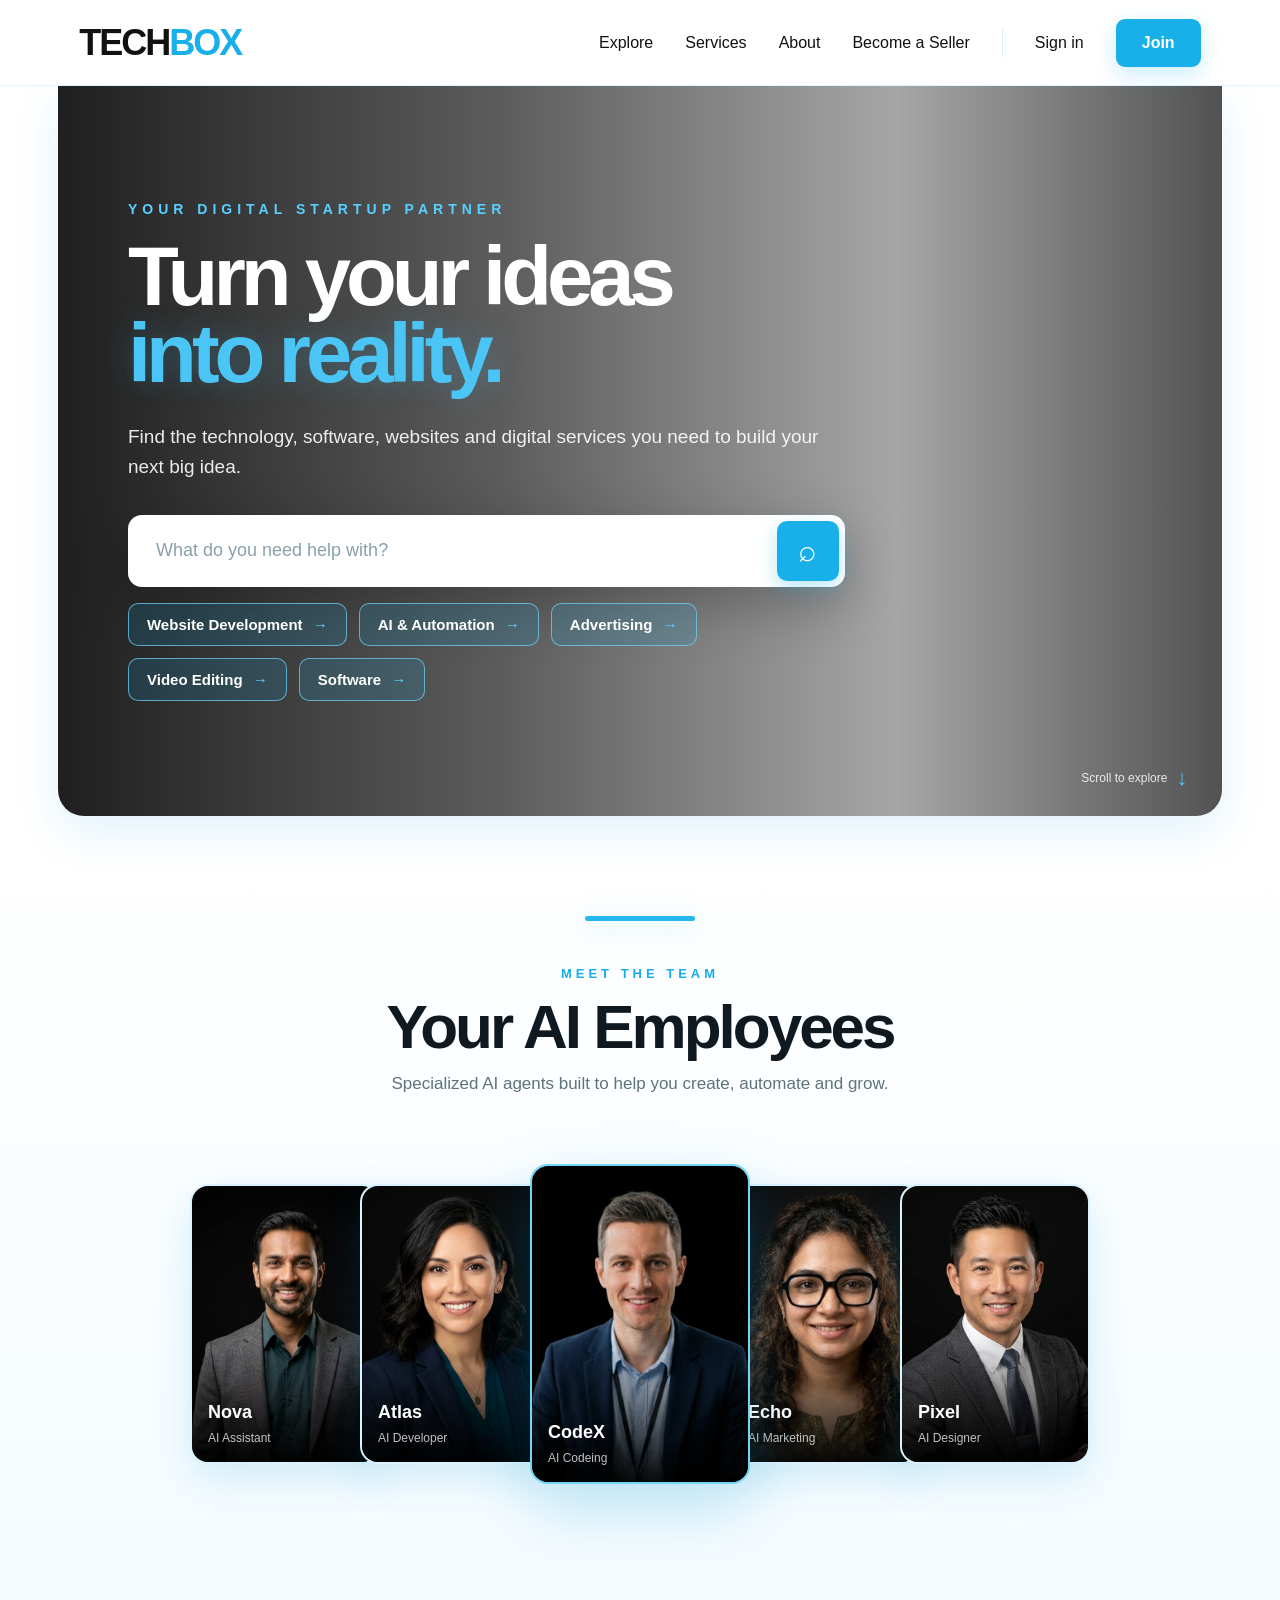
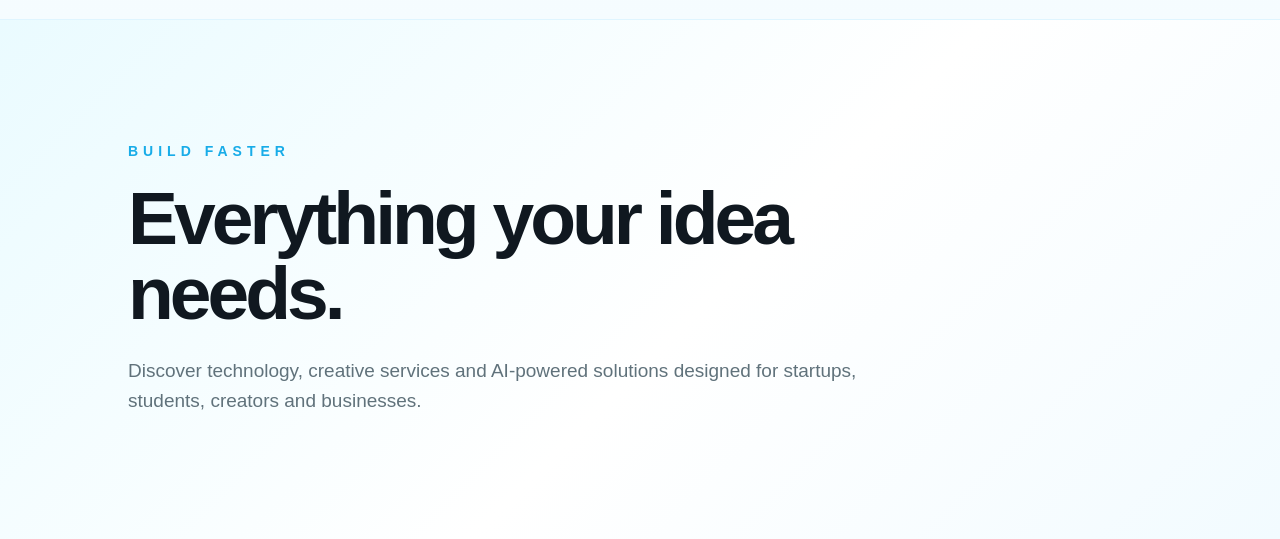
==== index.html @ f8c8038a "Add files via upload" ====
<!DOCTYPE html>
<html lang="en">

<head>
  <meta charset="UTF-8">
  <meta name="viewport" content="width=device-width, initial-scale=1.0">

  <title>TechBox — Turn Your Ideas Into Reality</title>

  <link rel="stylesheet" href="style.css">
</head>

<body>


  <!-- =========================
       NAVBAR
  ========================= -->

  <header class="navbar">

    <a href="#" class="logo">
      TECH<span>BOX</span>
    </a>

    <nav class="nav-links">

      <a href="#services">Explore</a>

      <a href="#services">Services</a>

      <a href="#about">About</a>

      <a href="#sell">Become a Seller</a>

      <span class="divider"></span>

      <a href="#signin">Sign in</a>

      <a href="#join" class="join-btn">
        Join
      </a>

    </nav>

    <button class="menu-btn">
      ☰
    </button>

  </header>



  <!-- =========================
       MAIN
  ========================= -->

  <main>


    <!-- =========================
         HERO
    ========================= -->

    <section class="hero">


      <!-- BACKGROUND IMAGES -->

      <div class="hero-bg bg-one"></div>

      <div class="hero-bg bg-two"></div>

      <div class="hero-bg bg-three"></div>

      <div class="hero-bg bg-four"></div>


      <!-- BLACK OVERLAY -->

      <div class="hero-overlay"></div>


      <!-- HERO CONTENT -->

      <div class="hero-content">

        <p class="eyebrow">
          YOUR DIGITAL STARTUP PARTNER
        </p>

        <h1>
          Turn your ideas<br>
          <span>into reality.</span>
        </h1>

        <p class="hero-description">
          Find the technology, software, websites and digital
          services you need to build your next big idea.
        </p>


        <!-- SEARCH -->

        <form class="search-box" id="searchForm">

          <input
            id="searchInput"
            type="text"
            placeholder="What do you need help with?"
            autocomplete="off"
          >

          <button type="submit">
            ⌕
          </button>

        </form>


        <!-- SERVICES -->

        <div class="quick-links">

          <button data-search="Website Development">
            Website Development <b>→</b>
          </button>

          <button data-search="AI & Automation">
            AI & Automation <b>→</b>
          </button>

          <button data-search="Advertising">
            Advertising <b>→</b>
          </button>

          <button data-search="Video Editing">
            Video Editing <b>→</b>
          </button>

          <button data-search="Software">
            Software <b>→</b>
          </button>

        </div>

      </div>


      <!-- SCROLL -->

      <div class="scroll-hint">

        <span>
          Scroll to explore
        </span>

        <i>
          ↓
        </i>

      </div>

    </section>



    <!-- =========================
         AI EMPLOYEES
         THIS IS THE OLD SERVICE
         CARD SPACE
    ========================= -->

    <section
      class="ai-agents-section"
      id="services"
    >

      <div class="section-heading">

        <p>
          MEET THE TEAM
        </p>

        <h2>
          Your AI Employees
        </h2>

        <span>
          Specialized AI agents built to help you create,
          automate and grow.
        </span>

      </div>


      <div class="ai-agents">


        <!-- P1 -->

        <article class="agent-card">

          <img
            src="p1.png"
            alt="AI Employee 1"
          >

          <div class="agent-info">

            <strong>
              Nova
            </strong>

            <small>
              AI Assistant
            </small>

          </div>

        </article>


        <!-- P2 -->

        <article class="agent-card">

          <img
            src="p2.png"
            alt="AI Employee 2"
          >

          <div class="agent-info">

            <strong>
              Atlas
            </strong>

            <small>
              AI Developer
            </small>

          </div>

        </article>


        <!-- P3 -->

        <article class="agent-card">

          <img
            src="p5.png"
            alt="AI Employee 3"
          >

          <div class="agent-info">

            <strong>
              CodeX
            </strong>

            <small>
              AI Codeing
            </small>

          </div>

        </article>


        <!-- P4 -->

        <article class="agent-card">

          <img
            src="p4.png"
            alt="AI Employee 4"
          >

          <div class="agent-info">

            <strong>
              Echo
            </strong>

            <small>
              AI Marketing
            </small>

          </div>

        </article>


        <!-- P5 -->

        <article class="agent-card">

          <img
            src="p3.png"
            alt="AI Employee 5"
          >

          <div class="agent-info">

            <strong>
              Pixel
            </strong>

            <small>
              AI Designer
            </small>

          </div>

        </article>


      </div>

    </section>



    <!-- =========================
         NEXT SECTION
    ========================= -->

    <section
      class="next-section"
      id="about"
    >

      <div>

        <p class="eyebrow blue">
          BUILD FASTER
        </p>

        <h2>
          Everything your idea needs.
        </h2>

        <p>
          Discover technology, creative services and AI-powered
          solutions designed for startups, students, creators
          and businesses.
        </p>

      </div>

    </section>


  </main>


  <script src="script.js"></script>

</body>

</html>
---- style.css ----
* {
  box-sizing: border-box;
  margin: 0;
  padding: 0;
}

html {
  scroll-behavior: smooth;
}

body {
  font-family: Arial, Helvetica, sans-serif;
  background: #ffffff;
  color: #111;
  overflow-x: hidden;
}

button,
input {
  font: inherit;
}

button,
a {
  -webkit-tap-highlight-color: transparent;
}


/* =========================
   NAVBAR
========================= */

.navbar {
  height: 86px;
  width: 100%;
  padding: 0 6.2%;

  display: flex;
  align-items: center;
  justify-content: space-between;

  background: #ffffff;
  position: relative;
  z-index: 100;

  border-bottom: 1px solid #dff5ff;
}

.logo {
  text-decoration: none;
  color: #111;

  font-size: 36px;
  font-weight: 900;

  letter-spacing: -2px;
}

.logo span {
  color: #19afe9;
}

.nav-links {
  display: flex;
  align-items: center;
  gap: 32px;
}

.nav-links a {
  color: #111;
  text-decoration: none;

  font-size: 16px;
  font-weight: 500;

  transition: .2s ease;
}

.nav-links a:hover {
  color: #12a9e5;
}

.divider {
  width: 1px;
  height: 28px;
  background: #d8eef7;
}

.join-btn {
  background: #19afe9 !important;
  color: #ffffff !important;

  padding: 15px 26px;

  border-radius: 9px;

  font-weight: 700 !important;

  box-shadow: 0 8px 22px rgba(25,175,233,.22);
}

.join-btn:hover {
  background: #079bd8 !important;
  transform: translateY(-2px);
}

.menu-btn {
  display: none;

  border: 0;
  background: transparent;

  font-size: 25px;

  cursor: pointer;
}


/* =========================
   HERO
========================= */

.hero {
  position: relative;

  min-height: 730px;

  overflow: hidden;

  margin: 0 4.5%;

  border-radius: 0 0 26px 26px;

  color: #fff;

  display: flex;
  align-items: center;

  padding: 70px 5.5%;

  box-shadow: 0 15px 45px rgba(0,160,220,.12);
}

.hero-bg {
  position: absolute;

  inset: 0;

  background-position: center;
  background-size: cover;
  background-repeat: no-repeat;

  opacity: 0;

  animation: heroFade 20s infinite;

  transform: scale(1.03);

  z-index: 0;
}

.bg-one {
  background-image: url("b1.png");
  animation-delay: 0s;
}

.bg-two {
  background-image: url("b2.png");
  animation-delay: 5s;
}

.bg-three {
  background-image: url("b3.png");
  animation-delay: 10s;
}

.bg-four {
  background-image: url("b4.png");
  animation-delay: 15s;
}


/* BLACK FADE */

.hero-overlay {
  position: absolute;

  inset: 0;

  background:
    linear-gradient(
      90deg,
      rgba(0,0,0,.88) 0%,
      rgba(0,0,0,.64) 38%,
      rgba(0,0,0,.35) 72%,
      rgba(0,0,0,.68) 100%
    );

  z-index: 2;
}

@keyframes heroFade {

  0% {
    opacity: 0;
  }

  7% {
    opacity: 1;
  }

  25% {
    opacity: 1;
  }

  32% {
    opacity: 0;
  }

  100% {
    opacity: 0;
  }

}


/* =========================
   HERO CONTENT
========================= */

.hero-content {
  position: relative;

  z-index: 5;

  width: min(900px, 70%);
}

.eyebrow {
  color: #58d0ff;

  font-size: 14px;

  font-weight: 800;

  letter-spacing: 5px;

  margin-bottom: 22px;
}

.hero h1 {
  font-size: clamp(58px, 6.5vw, 100px);

  line-height: .92;

  letter-spacing: -5px;

  font-weight: 800;

  margin-bottom: 30px;
}

.hero h1 span {
  color: #4bc5f5;

  text-shadow:
    0 0 30px rgba(75,197,245,.25);
}

.hero-description {
  max-width: 720px;

  font-size: 19px;

  line-height: 1.55;

  color: rgba(255,255,255,.9);

  margin-bottom: 34px;
}


/* =========================
   SEARCH
========================= */

.search-box {
  width: min(850px, 100%);

  height: 72px;

  display: flex;

  background: #ffffff;

  border-radius: 14px;

  padding: 6px;

  box-shadow:
    0 18px 55px rgba(0,0,0,.28);
}

.search-box input {
  flex: 1;

  min-width: 0;

  border: 0;

  outline: 0;

  padding: 0 22px;

  color: #222;

  font-size: 18px;
}

.search-box input::placeholder {
  color: #8aa1aa;
}

.search-box button {
  width: 62px;

  border: 0;

  border-radius: 10px;

  background: #19afe9;

  color: #ffffff;

  font-size: 31px;

  cursor: pointer;

  transition: .2s ease;

  box-shadow:
    0 7px 20px rgba(25,175,233,.3);
}

.search-box button:hover {
  background: #079bd8;

  transform: scale(.97);
}


/* =========================
   QUICK BUTTONS
========================= */

.quick-links {
  display: flex;

  flex-wrap: wrap;

  gap: 12px;

  margin-top: 16px;
}

.quick-links button {
  color: #ffffff;

  background: rgba(20,170,230,.16);

  border: 1px solid rgba(110,215,250,.7);

  padding: 12px 18px;

  border-radius: 10px;

  cursor: pointer;

  font-size: 15px;

  font-weight: 600;

  backdrop-filter: blur(10px);

  transition: .25s ease;
}

.quick-links button b {
  margin-left: 6px;

  color: #65d4ff;
}

.quick-links button:hover {
  background: #ffffff;

  color: #111;

  border-color: #ffffff;

  transform: translateY(-2px);
}

.quick-links button:hover b {
  color: #19afe9;
}


/* =========================
   SCROLL HINT
========================= */

.scroll-hint {
  position: absolute;

  z-index: 5;

  bottom: 25px;

  right: 35px;

  display: flex;

  align-items: center;

  gap: 9px;

  color: rgba(255,255,255,.85);

  font-size: 12px;
}

.scroll-hint i {
  font-style: normal;

  font-size: 22px;

  color: #4bc5f5;

  animation: scrollBounce 1.5s infinite;
}

@keyframes scrollBounce {

  0%,100% {
    transform: translateY(0);
  }

  50% {
    transform: translateY(7px);
  }

}


/* =========================
   AI EMPLOYEES SECTION
========================= */

.ai-agents-section {
  width: 100%;

  padding: 100px 6% 115px;

  background:
    linear-gradient(
      180deg,
      #ffffff 0%,
      #f5fcff 100%
    );
}


/* TOP LIGHT BLUE GLOW */

.ai-agents-section::before {
  content: "";

  display: block;

  width: 110px;
  height: 5px;

  margin: 0 auto 45px;

  border-radius: 20px;

  background: #24b7ed;

  box-shadow:
    0 5px 25px rgba(36,183,237,.35);
}

.section-heading {
  text-align: center;

  margin-bottom: 50px;
}

.section-heading p {
  color: #18ace8;

  font-size: 13px;

  font-weight: 800;

  letter-spacing: 4px;

  margin-bottom: 10px;
}

.section-heading h2 {
  color: #101820;

  font-size: clamp(40px, 5vw, 62px);

  letter-spacing: -3px;

  margin-bottom: 12px;
}

.section-heading span {
  color: #60727b;

  font-size: 17px;
}


/* =========================
   AI CARDS
========================= */

.ai-agents {
  width: 100%;

  max-width: 1200px;

  height: 360px;

  margin: 0 auto;

  display: flex;

  align-items: center;

  justify-content: center;
}

.agent-card {
  position: relative;

  width: 190px;

  height: 280px;

  flex-shrink: 0;

  overflow: hidden;

  background: #ffffff;

  border-radius: 18px;

  border: 2px solid #d9f4ff;

  box-shadow:
    0 15px 40px rgba(0,150,210,.16);

  z-index: 1;

  transition:
    transform .35s ease,
    box-shadow .35s ease,
    border-color .35s ease;
}


/* OVERLAP */

.agent-card + .agent-card {
  margin-left: -20px;
}


/* CENTER CARD */

.agent-card:nth-child(3) {
  width: 220px;

  height: 320px;

  z-index: 10;

  border-color: #72d6f7;

  box-shadow:
    0 25px 60px rgba(0,150,210,.25);
}


/* IMAGES */

.agent-card img {
  position: absolute;

  inset: 0;

  width: 100%;

  height: 100%;

  display: block;

  object-fit: cover;
}


/* BOTTOM FADE */

.agent-card::after {
  content: "";

  position: absolute;

  left: 0;

  right: 0;

  bottom: 0;

  height: 45%;

  background:
    linear-gradient(
      transparent,
      rgba(0,0,0,.94)
    );

  z-index: 2;

  pointer-events: none;
}


/* NAME */

.agent-info {
  position: absolute;

  left: 16px;

  right: 16px;

  bottom: 16px;

  z-index: 5;

  color: #ffffff;
}

.agent-info strong {
  display: block;

  font-size: 18px;

  margin-bottom: 5px;
}

.agent-info small {
  color: rgba(255,255,255,.75);

  font-size: 12px;
}


/* HOVER */

.agent-card:hover {
  transform:
    translateY(-18px)
    scale(1.04);

  z-index: 50;

  border-color: #32bbed;

  box-shadow:
    0 30px 65px rgba(0,145,205,.30);
}


/* =========================
   NEXT SECTION
========================= */

.next-section {
  min-height: 520px;

  padding: 120px 10%;

  background:
    linear-gradient(
      135deg,
      #eafbff 0%,
      #ffffff 55%,
      #f2fbff 100%
    );

  display: flex;

  align-items: center;

  border-top: 1px solid #dff5ff;
}

.next-section > div {
  max-width: 750px;
}

.next-section h2 {
  color: #101820;

  font-size: clamp(45px, 6vw, 75px);

  line-height: 1;

  letter-spacing: -4px;

  margin: 10px 0 25px;
}

.next-section p:last-child {
  color: #60727b;

  font-size: 19px;

  line-height: 1.6;
}

.blue {
  color: #18ace8;
}


/* =========================
   MOBILE
========================= */

@media (max-width: 800px) {

  .nav-links {
    display: none;
  }

  .menu-btn {
    display: block;

    color: #18ace8;
  }

  .hero {
    margin: 0;

    border-radius: 0;

    min-height: 700px;

    padding: 55px 7%;
  }

  .hero-content {
    width: 100%;
  }

  .hero h1 {
    font-size: 56px;

    letter-spacing: -3px;
  }

  .hero-description {
    font-size: 16px;
  }

  .ai-agents {
    height: auto;

    flex-wrap: wrap;

    gap: 15px;
  }

  .agent-card + .agent-card {
    margin-left: 0;
  }

  .agent-card:nth-child(3) {
    width: 190px;

    height: 280px;
  }

  .scroll-hint {
    display: none;
  }
}
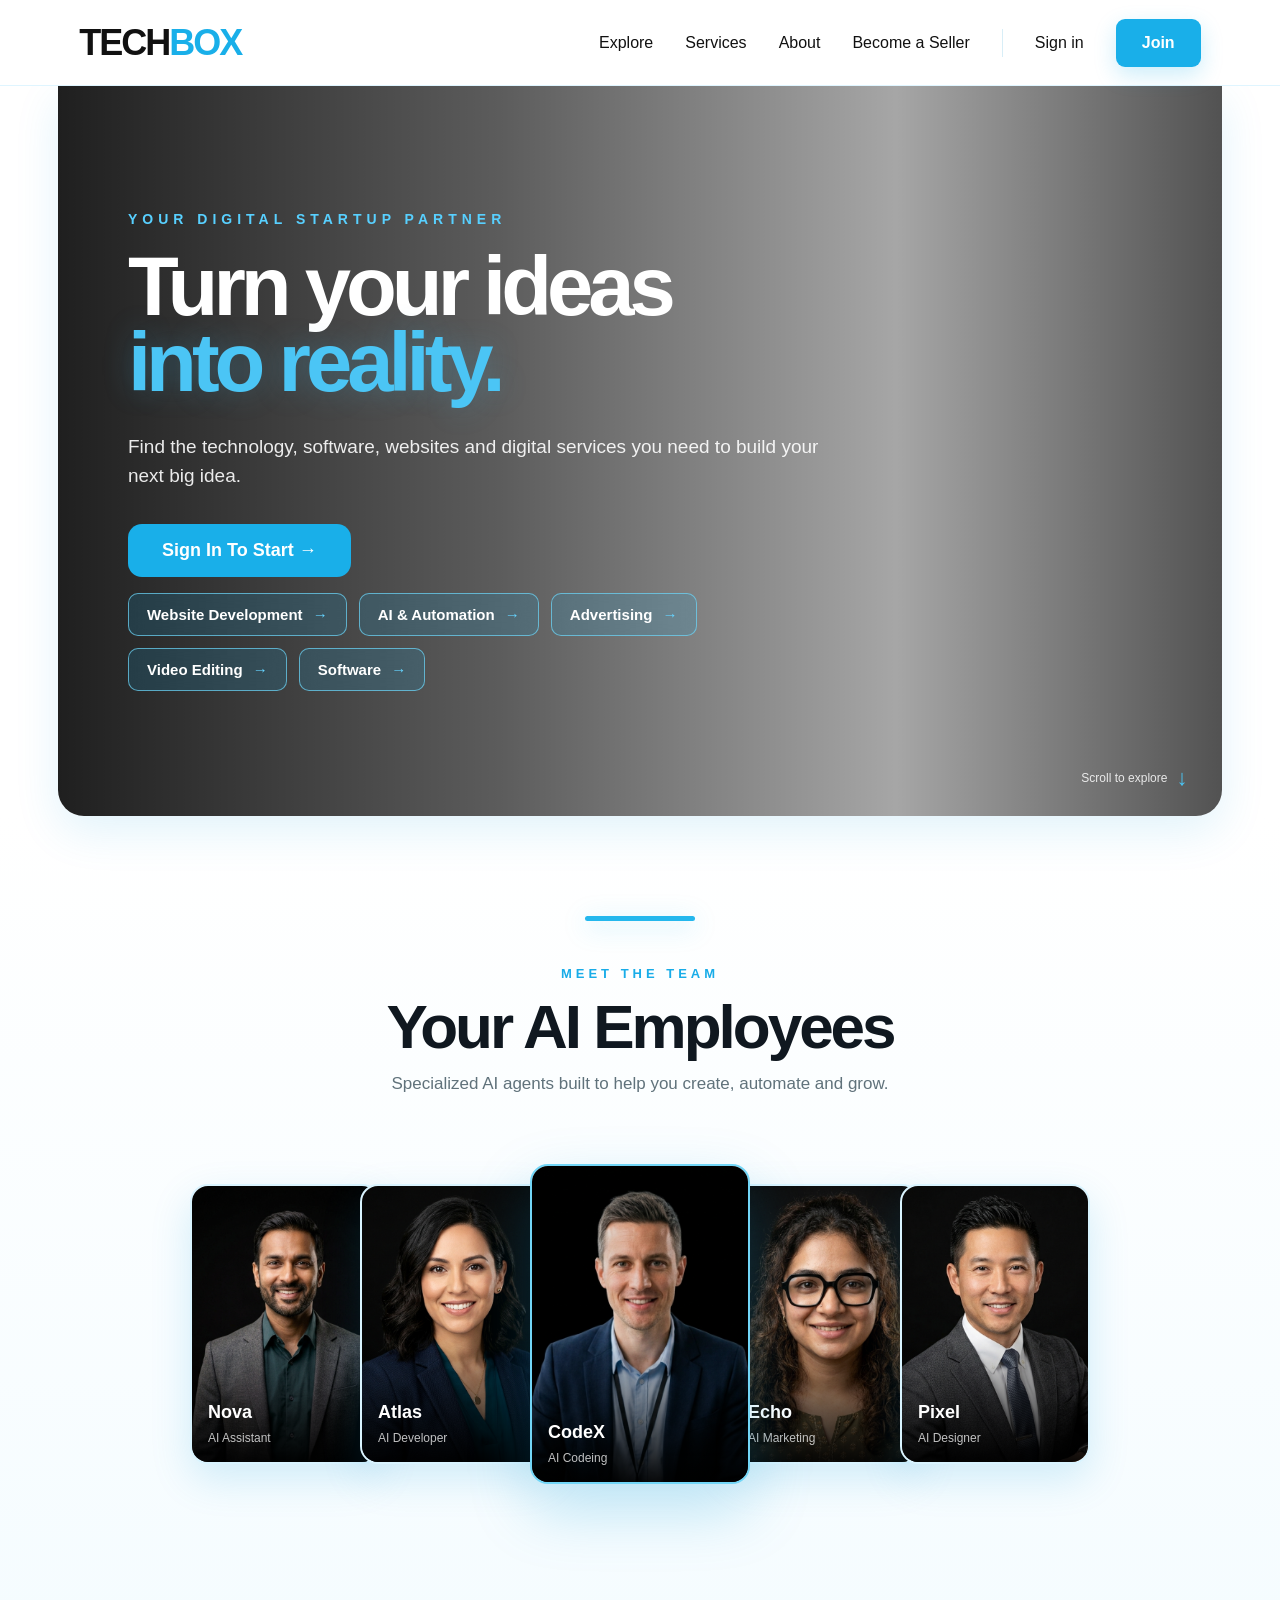
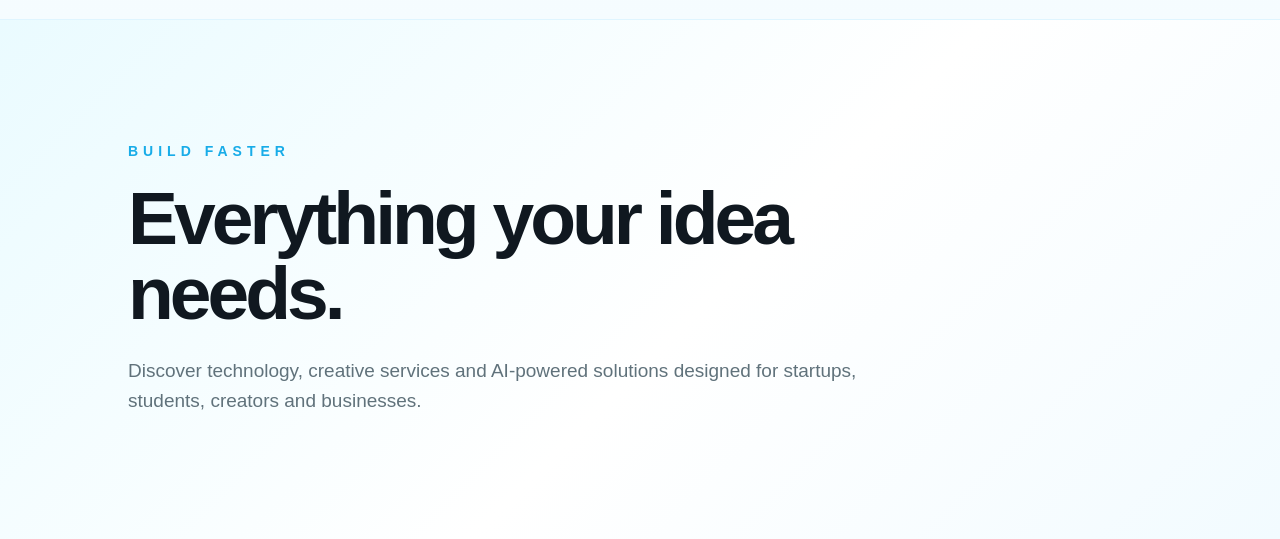
==== commit b8b130d7: "search box removed" ====
--- a/index.html
+++ b/index.html
@@ -34,12 +34,10 @@
       <a href="#sell">Become a Seller</a>
 
       <span class="divider"></span>
-
-      <a href="#signin">Sign in</a>
-
-      <a href="#join" class="join-btn">
-        Join
-      </a>
+      
+      <a href="login.html">Sign in</a>
+
+      <a href="signup.html" class="join-btn">Join</a>
 
     </nav>
 
@@ -102,20 +100,16 @@
 
         <!-- SEARCH -->
 
-        <form class="search-box" id="searchForm">
-
-          <input
-            id="searchInput"
-            type="text"
-            placeholder="What do you need help with?"
-            autocomplete="off"
-          >
-
-          <button type="submit">
-            ⌕
-          </button>
-
-        </form>
+        <div class="start-box">
+
+         <a
+            href="login.html"
+            class="start-btn"
+         >
+            Sign In To Start →
+         </a>
+
+         </div>
 
 
         <!-- SERVICES -->
@@ -360,4 +354,4 @@
 
 </body>
 
-</html>+</html>
--- a/style.css
+++ b/style.css
@@ -24,7 +24,26 @@
 a {
   -webkit-tap-highlight-color: transparent;
 }
-
+.start-box{
+    margin-top:30px;
+}
+
+.start-btn{
+    display:inline-block;
+    background:#19afe9;
+    color:#fff;
+    text-decoration:none;
+    padding:16px 34px;
+    border-radius:14px;
+    font-size:18px;
+    font-weight:700;
+    transition:.3s;
+}
+
+.start-btn:hover{
+    transform:translateY(-2px);
+    background:#1498ca;
+}
 
 /* =========================
    NAVBAR
